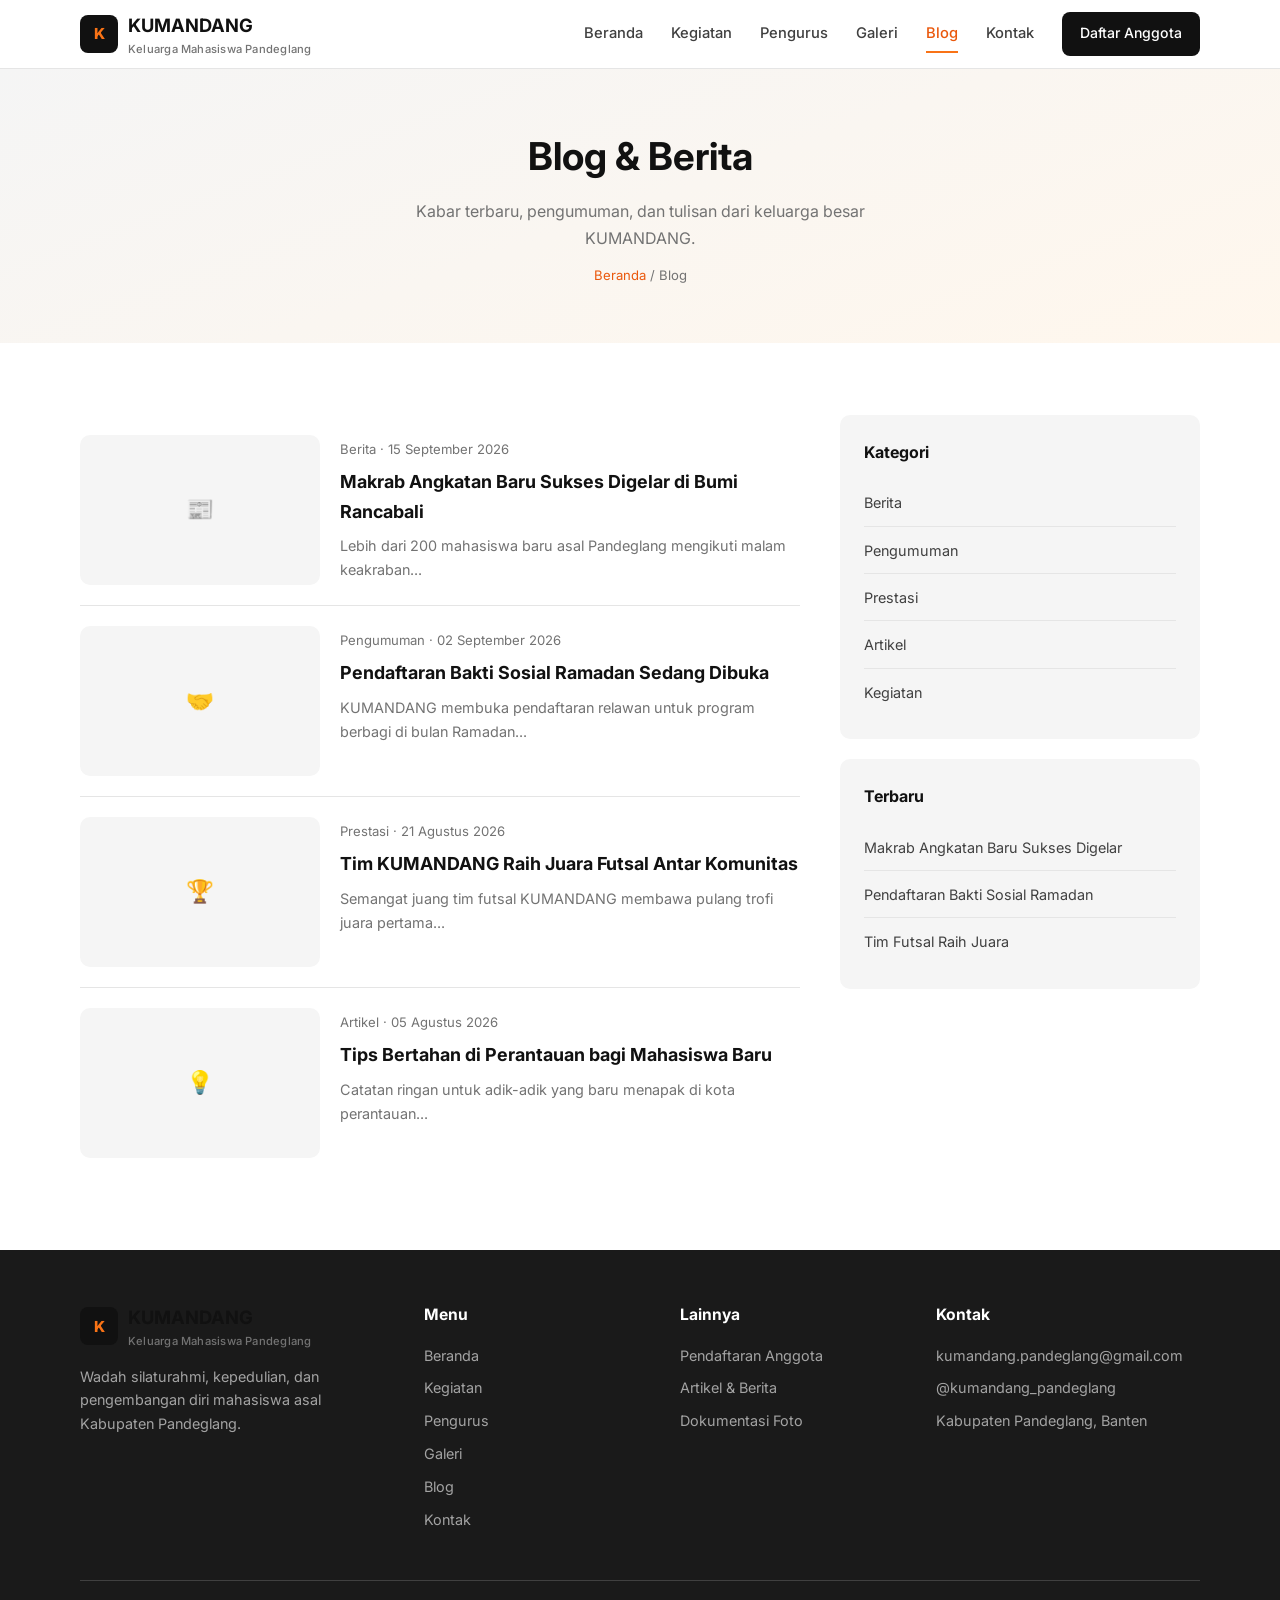
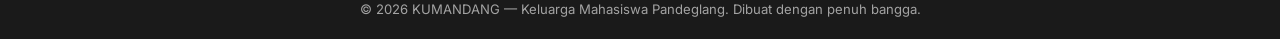
==== blog.html @ 6951c6e5 "Initial commit: website KUMANDANG" ====
<!DOCTYPE html>
<html lang="id">
  <head>
    <meta charset="UTF-8" />
    <meta name="viewport" content="width=device-width, initial-scale=1.0" />
    <title>Blog &amp; Berita — KUMANDANG</title>
    <meta
      name="description"
      content="Berita, pengumuman, dan artikel dari Keluarga Mahasiswa Pandeglang."
    />
    <link rel="preconnect" href="https://fonts.googleapis.com" />
    <link rel="preconnect" href="https://fonts.gstatic.com" crossorigin />
    <link
      href="https://fonts.googleapis.com/css2?family=Inter:wght@400;500;600;700;800&display=swap"
      rel="stylesheet"
    />
    <link rel="stylesheet" href="css/style.css" />
    <link
      rel="icon"
      href="data:image/svg+xml,<svg xmlns='http://www.w3.org/2000/svg' viewBox='0 0 100 100'><rect width='100' height='100' rx='20' fill='black'/><text x='50' y='68' font-size='52' font-weight='800' text-anchor='middle' fill='%23f97316' font-family='Inter,sans-serif'>K</text></svg>"
    />
  </head>
  <body>
    <nav class="navbar">
      <div class="container">
        <a href="index.html" class="brand">
          <span class="logo">K</span>
          <span>
            KUMANDANG
            <small>Keluarga Mahasiswa Pandeglang</small>
          </span>
        </a>
        <button class="nav-toggle" aria-label="Buka menu">
          <span></span><span></span><span></span>
        </button>
        <div class="nav-links">
          <a href="index.html">Beranda</a>
          <a href="kegiatan.html">Kegiatan</a>
          <a href="pengurus.html">Pengurus</a>
          <a href="galeri.html">Galeri</a>
          <a href="blog.html" class="active">Blog</a>
          <a href="kontak.html">Kontak</a>
          <a href="kontak.html#daftar" class="btn-register">Daftar Anggota</a>
        </div>
      </div>
    </nav>

    <header class="page-header">
      <div class="container">
        <h1>Blog &amp; Berita</h1>
        <p>Kabar terbaru, pengumuman, dan tulisan dari keluarga besar KUMANDANG.</p>
        <div class="breadcrumb"><a href="index.html">Beranda</a> / Blog</div>
      </div>
    </header>

    <main>
      <section class="section">
        <div class="container">
          <div class="blog-grid">
            <div>
              <article class="post">
                <div class="post-thumb">📰</div>
                <div>
                  <span class="meta">Berita · 15 September 2026</span>
                  <h3><a href="artikel/contoh.html">Makrab Angkatan Baru Sukses Digelar di Bumi Rancabali</a></h3>
                  <p>Lebih dari 200 mahasiswa baru asal Pandeglang mengikuti malam keakraban...</p>
                </div>
              </article>

              <article class="post">
                <div class="post-thumb">🤝</div>
                <div>
                  <span class="meta">Pengumuman · 02 September 2026</span>
                  <h3><a href="artikel/contoh.html">Pendaftaran Bakti Sosial Ramadan Sedang Dibuka</a></h3>
                  <p>KUMANDANG membuka pendaftaran relawan untuk program berbagi di bulan Ramadan...</p>
                </div>
              </article>

              <article class="post">
                <div class="post-thumb">🏆</div>
                <div>
                  <span class="meta">Prestasi · 21 Agustus 2026</span>
                  <h3><a href="artikel/contoh.html">Tim KUMANDANG Raih Juara Futsal Antar Komunitas</a></h3>
                  <p>Semangat juang tim futsal KUMANDANG membawa pulang trofi juara pertama...</p>
                </div>
              </article>

              <article class="post">
                <div class="post-thumb">💡</div>
                <div>
                  <span class="meta">Artikel · 05 Agustus 2026</span>
                  <h3><a href="artikel/contoh.html">Tips Bertahan di Perantauan bagi Mahasiswa Baru</a></h3>
                  <p>Catatan ringan untuk adik-adik yang baru menapak di kota perantauan...</p>
                </div>
              </article>
            </div>

            <aside>
              <div class="sidebar-card">
                <h4>Kategori</h4>
                <ul class="sidebar-list">
                  <li><a href="#">Berita</a></li>
                  <li><a href="#">Pengumuman</a></li>
                  <li><a href="#">Prestasi</a></li>
                  <li><a href="#">Artikel</a></li>
                  <li><a href="#">Kegiatan</a></li>
                </ul>
              </div>
              <div class="sidebar-card">
                <h4>Terbaru</h4>
                <ul class="sidebar-list">
                  <li><a href="artikel/contoh.html">Makrab Angkatan Baru Sukses Digelar</a></li>
                  <li><a href="artikel/contoh.html">Pendaftaran Bakti Sosial Ramadan</a></li>
                  <li><a href="artikel/contoh.html">Tim Futsal Raih Juara</a></li>
                </ul>
              </div>
            </aside>
          </div>
        </div>
      </section>
    </main>

    <footer>
      <div class="container">
        <div class="cols">
          <div class="brand-about">
            <a href="index.html" class="brand">
              <span class="logo">K</span>
              <span>
                KUMANDANG
                <small>Keluarga Mahasiswa Pandeglang</small>
              </span>
            </a>
            <p>Wadah silaturahmi, kepedulian, dan pengembangan diri mahasiswa asal Kabupaten Pandeglang.</p>
          </div>
          <div>
            <h4>Menu</h4>
            <ul>
              <li><a href="index.html">Beranda</a></li>
              <li><a href="kegiatan.html">Kegiatan</a></li>
              <li><a href="pengurus.html">Pengurus</a></li>
              <li><a href="galeri.html">Galeri</a></li>
              <li><a href="blog.html">Blog</a></li>
              <li><a href="kontak.html">Kontak</a></li>
            </ul>
          </div>
          <div>
            <h4>Lainnya</h4>
            <ul>
              <li><a href="kontak.html#daftar">Pendaftaran Anggota</a></li>
              <li><a href="blog.html">Artikel &amp; Berita</a></li>
              <li><a href="galeri.html">Dokumentasi Foto</a></li>
            </ul>
          </div>
          <div>
            <h4>Kontak</h4>
            <ul>
              <li>kumandang.pandeglang@gmail.com</li>
              <li>@kumandang_pandeglang</li>
              <li>Kabupaten Pandeglang, Banten</li>
            </ul>
          </div>
        </div>
        <div class="footer-bottom">
          © <span class="year"></span> KUMANDANG — Keluarga Mahasiswa Pandeglang. Dibuat dengan penuh bangga.
        </div>
      </div>
    </footer>

    <script src="js/main.js"></script>
  </body>
</html>
---- css/style.css ----
:root {
  --orange-600: #ea580c;
  --orange-500: #f97316;
  --orange-100: #ffedd5;
  --orange-50: #fff7ed;
  --black: #111111;
  --gray-900: #1a1a1a;
  --gray-800: #262626;
  --gray-700: #404040;
  --gray-500: #737373;
  --gray-300: #d4d4d4;
  --gray-200: #e5e5e5;
  --gray-100: #f5f5f5;
  --white: #ffffff;
  --radius: 10px;
  --shadow-sm: 0 1px 3px rgba(0, 0, 0, 0.08);
  --shadow-md: 0 4px 14px rgba(0, 0, 0, 0.1);
  --shadow-lg: 0 10px 30px rgba(0, 0, 0, 0.14);
  --font-main: "Inter", "Segoe UI", system-ui, -apple-system, sans-serif;
}

* {
  margin: 0;
  padding: 0;
  box-sizing: border-box;
}

html {
  scroll-behavior: smooth;
}

body {
  font-family: var(--font-main);
  color: var(--gray-900);
  background: var(--white);
  line-height: 1.65;
  -webkit-font-smoothing: antialiased;
}

img {
  max-width: 100%;
  display: block;
}

a {
  text-decoration: none;
  color: inherit;
}

.container {
  width: min(1120px, 92%);
  margin-inline: auto;
}

/* ---------- Navbar ---------- */
.navbar {
  position: sticky;
  top: 0;
  z-index: 50;
  background: var(--white);
  border-bottom: 1px solid var(--gray-200);
}

.navbar .container {
  display: flex;
  align-items: center;
  justify-content: space-between;
  height: 68px;
}

.brand {
  display: flex;
  align-items: center;
  gap: 10px;
  font-weight: 700;
  font-size: 1.15rem;
  color: var(--black);
}

.brand .logo {
  width: 38px;
  height: 38px;
  border-radius: 8px;
  background: var(--black);
  color: var(--orange-500);
  display: grid;
  place-items: center;
  font-weight: 800;
  font-size: 0.95rem;
}

.brand small {
  display: block;
  font-size: 0.7rem;
  font-weight: 500;
  color: var(--gray-500);
  letter-spacing: 0.02em;
}

.nav-links {
  display: flex;
  gap: 28px;
  align-items: center;
}

.nav-links a {
  font-size: 0.92rem;
  font-weight: 500;
  color: var(--gray-700);
  padding: 6px 0;
  border-bottom: 2px solid transparent;
  transition: color 0.2s, border-color 0.2s;
}

.nav-links a:hover {
  color: var(--orange-600);
}

.nav-links a.active {
  color: var(--orange-600);
  border-bottom-color: var(--orange-500);
}

.btn-register {
  background: var(--black);
  color: var(--white) !important;
  border: none;
  padding: 9px 18px !important;
  border-radius: 8px;
  font-weight: 600;
  font-size: 0.88rem !important;
  transition: background 0.2s;
}

.btn-register:hover {
  background: var(--gray-700);
}

.nav-toggle {
  display: none;
  background: none;
  border: none;
  cursor: pointer;
  padding: 6px;
}

.nav-toggle span {
  display: block;
  width: 24px;
  height: 2px;
  background: var(--black);
  margin: 5px 0;
  border-radius: 2px;
  transition: 0.2s;
}

/* ---------- Hero ---------- */
.hero {
  background: linear-gradient(160deg, var(--gray-100) 0%, var(--orange-50) 100%);
  padding: 84px 0 72px;
  position: relative;
  overflow: hidden;
}

.hero .container {
  display: grid;
  grid-template-columns: 1.1fr 0.9fr;
  gap: 48px;
  align-items: center;
}

.hero-badge {
  display: inline-flex;
  align-items: center;
  gap: 8px;
  background: var(--white);
  border: 1px solid var(--gray-300);
  color: var(--gray-700);
  font-size: 0.82rem;
  font-weight: 600;
  padding: 6px 14px;
  border-radius: 999px;
  margin-bottom: 20px;
}

.hero-badge .dot {
  width: 8px;
  height: 8px;
  border-radius: 50%;
  background: var(--orange-500);
}

.hero h1 {
  font-size: clamp(2rem, 4.5vw, 3.1rem);
  line-height: 1.15;
  color: var(--black);
  margin-bottom: 18px;
}

.hero h1 em {
  font-style: normal;
  color: var(--orange-600);
}

.hero p {
  color: var(--gray-500);
  font-size: 1.05rem;
  max-width: 520px;
  margin-bottom: 30px;
}

.hero-actions {
  display: flex;
  gap: 14px;
  flex-wrap: wrap;
}

.btn {
  display: inline-block;
  padding: 12px 26px;
  border-radius: 8px;
  font-weight: 600;
  font-size: 0.95rem;
  cursor: pointer;
  border: 1px solid transparent;
  transition: all 0.2s;
}

.btn-primary {
  background: var(--orange-500);
  color: var(--white);
}

.btn-primary:hover {
  background: var(--orange-600);
}

.btn-outline {
  background: transparent;
  border-color: var(--gray-300);
  color: var(--gray-800);
}

.btn-outline:hover {
  border-color: var(--black);
  background: var(--gray-100);
}

.btn-dark {
  background: var(--black);
  color: var(--white);
}

.btn-dark:hover {
  background: var(--gray-800);
}

.hero-visual {
  text-align: center;
}

.hero-card {
  background: var(--white);
  border-radius: var(--radius);
  box-shadow: var(--shadow-lg);
  padding: 32px;
  display: inline-block;
  min-width: 260px;
  text-align: left;
  position: relative;
}

.hero-card .big {
  font-size: 3.2rem;
  font-weight: 800;
  color: var(--orange-600);
  line-height: 1;
}

.hero-card p {
  color: var(--gray-500);
  font-size: 0.92rem;
  margin: 8px 0 0;
}

.hero-stats {
  display: grid;
  grid-template-columns: repeat(3, 1fr);
  gap: 24px;
  padding: 36px 0 0;
  border-top: 1px solid var(--gray-200);
  margin-top: 48px;
  text-align: center;
}

.hero-stats .num {
  font-size: 1.8rem;
  font-weight: 800;
  color: var(--black);
}

.hero-stats .label {
  font-size: 0.85rem;
  color: var(--gray-500);
}

/* ---------- Section ---------- */
.section {
  padding: 72px 0;
}

.section-alt {
  background: var(--gray-100);
}

.section-head {
  max-width: 640px;
  margin-bottom: 44px;
}

.section-head.center {
  margin-inline: auto;
  text-align: center;
}

.section-tag {
  display: inline-block;
  font-size: 0.78rem;
  font-weight: 700;
  letter-spacing: 0.08em;
  text-transform: uppercase;
  color: var(--orange-600);
  margin-bottom: 10px;
}

.section-head h2 {
  font-size: clamp(1.6rem, 3vw, 2.2rem);
  color: var(--black);
  line-height: 1.2;
  margin-bottom: 12px;
}

.section-head p {
  color: var(--gray-500);
}

/* ---------- Cards / grids ---------- */
.grid-2 {
  display: grid;
  grid-template-columns: repeat(2, 1fr);
  gap: 28px;
}

.grid-3 {
  display: grid;
  grid-template-columns: repeat(3, 1fr);
  gap: 28px;
}

.grid-4 {
  display: grid;
  grid-template-columns: repeat(4, 1fr);
  gap: 28px;
}

.card {
  background: var(--white);
  border: 1px solid var(--gray-200);
  border-radius: var(--radius);
  overflow: hidden;
  transition: transform 0.2s, box-shadow 0.2s, border-color 0.2s;
}

.card:hover {
  transform: translateY(-4px);
  box-shadow: var(--shadow-md);
  border-color: var(--gray-300);
}

.card-body {
  padding: 24px;
}

.card-body h3 {
  font-size: 1.12rem;
  color: var(--black);
  margin-bottom: 8px;
}

.card-body p {
  font-size: 0.92rem;
  color: var(--gray-500);
  margin-bottom: 14px;
}

.card-icon {
  width: 52px;
  height: 52px;
  border-radius: 10px;
  background: var(--orange-100);
  color: var(--orange-600);
  display: grid;
  place-items: center;
  font-size: 1.4rem;
  margin-bottom: 16px;
}

.card-link {
  font-weight: 600;
  font-size: 0.9rem;
  color: var(--orange-600);
  display: inline-flex;
  align-items: center;
  gap: 4px;
}

.card-link:hover {
  color: var(--orange-500);
}

/* ---------- Tentang ---------- */
.about-grid {
  display: grid;
  grid-template-columns: 0.9fr 1.1fr;
  gap: 48px;
  align-items: center;
}

.about-img {
  background: var(--black);
  color: var(--orange-500);
  border-radius: var(--radius);
  aspect-ratio: 4 / 3;
  display: grid;
  place-items: center;
  font-size: 2.6rem;
  font-weight: 800;
  box-shadow: var(--shadow-md);
}

.about-content h2 {
  font-size: clamp(1.6rem, 3vw, 2.1rem);
  color: var(--black);
  margin-bottom: 16px;
}

.about-content p {
  color: var(--gray-500);
  margin-bottom: 14px;
}

.feature-list {
  list-style: none;
  margin: 20px 0 0;
}

.feature-list li {
  display: flex;
  gap: 10px;
  align-items: flex-start;
  margin-bottom: 12px;
  color: var(--gray-700);
  font-size: 0.95rem;
}

.feature-list .check {
  color: var(--orange-600);
  font-weight: 700;
  flex-shrink: 0;
}

/* ---------- Visi Misi ---------- */
.vm-grid {
  display: grid;
  grid-template-columns: 1fr 1.2fr;
  gap: 28px;
}

.vm-card {
  background: var(--white);
  border: 1px solid var(--gray-200);
  border-radius: var(--radius);
  padding: 32px;
}

.vm-card h3 {
  color: var(--black);
  margin-bottom: 14px;
  display: flex;
  align-items: center;
  gap: 10px;
}

.vm-card h3 .tag {
  background: var(--orange-500);
  color: var(--white);
  font-size: 0.7rem;
  letter-spacing: 0.06em;
  padding: 3px 9px;
  border-radius: 5px;
}

.vm-card p {
  color: var(--gray-500);
}

.vm-card ul {
  list-style: none;
}

.vm-card li {
  color: var(--gray-500);
  margin-bottom: 10px;
  padding-left: 22px;
  position: relative;
}

.vm-card li::before {
  content: "";
  position: absolute;
  left: 4px;
  top: 10px;
  width: 8px;
  height: 8px;
  border-radius: 2px;
  background: var(--orange-500);
}

/* ---------- Kegiatan ---------- */
.kegiatan-img {
  background: var(--gray-100);
  aspect-ratio: 16 / 9;
  display: grid;
  place-items: center;
  color: var(--gray-500);
  font-size: 2rem;
}

.kegiatan-tag {
  display: inline-block;
  font-size: 0.74rem;
  font-weight: 700;
  color: var(--orange-600);
  background: var(--orange-100);
  padding: 4px 10px;
  border-radius: 6px;
  margin-bottom: 12px;
  text-transform: uppercase;
  letter-spacing: 0.04em;
}

.meta {
  font-size: 0.82rem;
  color: var(--gray-500);
}

/* ---------- Pengurus ---------- */
.persona {
  text-align: center;
  padding: 28px 20px;
}

.avatar {
  width: 88px;
  height: 88px;
  border-radius: 50%;
  background: var(--black);
  color: var(--orange-500);
  display: inline-grid;
  place-items: center;
  font-size: 1.6rem;
  font-weight: 800;
  margin-bottom: 14px;
}

.persona h3 {
  font-size: 1.02rem;
  color: var(--black);
  margin-bottom: 2px;
}

.persona .role {
  color: var(--orange-600);
  font-weight: 600;
  font-size: 0.86rem;
}

.persona .desc {
  color: var(--gray-500);
  font-size: 0.85rem;
  margin-top: 8px;
}

/* ---------- Alur / langkah ---------- */
.steps {
  display: grid;
  grid-template-columns: repeat(4, 1fr);
  gap: 24px;
  counter-reset: step;
}

.step {
  text-align: center;
  padding: 28px 18px;
  background: var(--white);
  border: 1px solid var(--gray-200);
  border-radius: var(--radius);
}

.step .num {
  width: 42px;
  height: 42px;
  border-radius: 50%;
  background: var(--black);
  color: var(--orange-500);
  display: grid;
  place-items: center;
  font-weight: 800;
  margin: 0 auto 16px;
}

.step h3 {
  font-size: 1rem;
  color: var(--black);
  margin-bottom: 8px;
}

.step p {
  font-size: 0.88rem;
  color: var(--gray-500);
}

/* ---------- Galeri ---------- */
.gallery-grid {
  display: grid;
  grid-template-columns: repeat(3, 1fr);
  gap: 18px;
}

.gallery-item {
  position: relative;
  border-radius: var(--radius);
  overflow: hidden;
  cursor: pointer;
  background: var(--gray-100);
  aspect-ratio: 4 / 3;
  display: grid;
  place-items: center;
  color: var(--gray-500);
  font-size: 1.6rem;
  transition: transform 0.2s;
}

.gallery-item:hover {
  transform: scale(1.02);
}

.gallery-caption {
  position: absolute;
  inset: auto 0 0 0;
  background: linear-gradient(transparent, rgba(0, 0, 0, 0.75));
  color: var(--white);
  font-size: 0.85rem;
  padding: 30px 14px 12px;
}

/* Lightbox */
.lightbox {
  position: fixed;
  inset: 0;
  background: rgba(0, 0, 0, 0.85);
  display: none;
  place-items: center;
  z-index: 100;
}

.lightbox.open {
  display: grid;
}

.lightbox .lb-box {
  background: var(--white);
  border-radius: var(--radius);
  max-width: min(880px, 90vw);
  width: 100%;
  padding: 20px;
}

.lb-placeholder {
  aspect-ratio: 16 / 9;
  background: var(--black);
  color: var(--orange-500);
  display: grid;
  place-items: center;
  font-size: 2.4rem;
  font-weight: 800;
  border-radius: 6px;
}

.lightbox .lb-caption {
  margin-top: 14px;
  color: var(--gray-700);
  font-size: 0.92rem;
  display: flex;
  justify-content: space-between;
  align-items: center;
  gap: 12px;
}

.lightbox .lb-close {
  background: var(--black);
  color: var(--white);
  border: none;
  border-radius: 8px;
  padding: 8px 16px;
  font-weight: 600;
  cursor: pointer;
  font-size: 0.85rem;
}

/* ---------- Blog ---------- */
.blog-grid {
  display: grid;
  grid-template-columns: 2fr 1fr;
  gap: 40px;
  align-items: start;
}

.post {
  display: grid;
  grid-template-columns: 240px 1fr;
  gap: 20px;
  padding: 20px 0;
  border-bottom: 1px solid var(--gray-200);
}

.post:last-of-type {
  border-bottom: none;
}

.post-thumb {
  background: var(--gray-100);
  border-radius: var(--radius);
  aspect-ratio: 16 / 10;
  display: grid;
  place-items: center;
  color: var(--gray-500);
  font-size: 1.4rem;
}

.post h3 {
  font-size: 1.12rem;
  color: var(--black);
  margin: 6px 0 8px;
}

.post h3 a:hover {
  color: var(--orange-600);
}

.post p {
  font-size: 0.9rem;
  color: var(--gray-500);
}

.sidebar-card {
  background: var(--gray-100);
  border-radius: var(--radius);
  padding: 24px;
  margin-bottom: 20px;
}

.sidebar-card h4 {
  color: var(--black);
  margin-bottom: 14px;
  font-size: 1rem;
}

.sidebar-list {
  list-style: none;
}

.sidebar-list li {
  border-bottom: 1px solid var(--gray-200);
  padding: 10px 0;
}

.sidebar-list li:last-child {
  border-bottom: none;
}

.sidebar-list a {
  font-size: 0.9rem;
  color: var(--gray-700);
}

.sidebar-list a:hover {
  color: var(--orange-600);
}

/* ---------- Artikel ---------- */
.article {
  max-width: 760px;
  margin-inline: auto;
}

.article img.cover {
  border-radius: var(--radius);
  width: 100%;
  aspect-ratio: 16 / 8;
  object-fit: cover;
  background: var(--gray-100);
  margin-bottom: 28px;
}

.article h1 {
  font-size: clamp(1.7rem, 3.5vw, 2.4rem);
  color: var(--black);
  line-height: 1.2;
  margin-bottom: 12px;
}

.article .meta {
  padding-bottom: 24px;
  border-bottom: 1px solid var(--gray-200);
  margin-bottom: 28px;
}

.article-body {
  color: var(--gray-700);
  font-size: 1.02rem;
}

.article-body h2 {
  color: var(--black);
  font-size: 1.35rem;
  margin: 32px 0 12px;
}

.article-body p {
  margin-bottom: 16px;
}

.article-body ul {
  padding-left: 22px;
  margin-bottom: 16px;
}

.article-body li {
  margin-bottom: 6px;
}

/* ---------- Kontak / Forms ---------- */
.contact-grid {
  display: grid;
  grid-template-columns: 1fr 1fr;
  gap: 36px;
  align-items: start;
}

.info-list {
  list-style: none;
  margin: 22px 0 0;
}

.info-list li {
  display: flex;
  gap: 14px;
  align-items: flex-start;
  margin-bottom: 18px;
}

.info-list .ic {
  width: 42px;
  height: 42px;
  flex-shrink: 0;
  border-radius: 10px;
  background: var(--orange-100);
  color: var(--orange-600);
  display: grid;
  place-items: center;
  font-size: 1.1rem;
}

.info-list strong {
  display: block;
  color: var(--black);
  font-size: 0.92rem;
}

.info-list span {
  color: var(--gray-500);
  font-size: 0.9rem;
}

.socials {
  display: flex;
  gap: 10px;
  margin-top: 22px;
  flex-wrap: wrap;
}

.socials a {
  background: var(--black);
  color: var(--white);
  padding: 8px 14px;
  border-radius: 8px;
  font-size: 0.84rem;
  font-weight: 600;
}

.socials a:hover {
  background: var(--gray-700);
}

.form-card {
  background: var(--white);
  border: 1px solid var(--gray-200);
  border-radius: var(--radius);
  box-shadow: var(--shadow-sm);
  padding: 28px;
}

.form-card h3 {
  color: var(--black);
  margin-bottom: 20px;
  font-size: 1.15rem;
}

.form-group {
  margin-bottom: 16px;
}

.form-group label {
  display: block;
  font-size: 0.86rem;
  font-weight: 600;
  color: var(--gray-700);
  margin-bottom: 6px;
}

.form-group input,
.form-group select,
.form-group textarea {
  width: 100%;
  padding: 11px 14px;
  border: 1px solid var(--gray-300);
  border-radius: 8px;
  font-family: inherit;
  font-size: 0.95rem;
  color: var(--gray-900);
  background: var(--white);
  transition: border-color 0.2s, box-shadow 0.2s;
}

.form-group input:focus,
.form-group select:focus,
.form-group textarea:focus {
  outline: none;
  border-color: var(--orange-500);
  box-shadow: 0 0 0 3px var(--orange-100);
}

.form-group textarea {
  resize: vertical;
  min-height: 110px;
}

.form-group .hint {
  font-size: 0.8rem;
  color: var(--gray-500);
  margin-top: 4px;
}

.form-note {
  font-size: 0.82rem;
  color: var(--gray-500);
  margin-top: 12px;
}

/* ---------- CTA ---------- */
.cta {
  background: var(--black);
  color: var(--white);
  padding: 56px 0;
}

.cta .container {
  display: flex;
  align-items: center;
  justify-content: space-between;
  gap: 24px;
  flex-wrap: wrap;
}

.cta h2 {
  font-size: clamp(1.4rem, 2.6vw, 1.9rem);
  color: var(--white);
  margin-bottom: 8px;
}

.cta p {
  color: #a3a3a3;
  font-size: 0.95rem;
}

/* ---------- Footer ---------- */
footer {
  background: var(--gray-900);
  color: #a3a3a3;
  padding: 52px 0 0;
  font-size: 0.9rem;
}

footer .cols {
  display: grid;
  grid-template-columns: 1.4fr 1fr 1fr 1.2fr;
  gap: 36px;
  padding-bottom: 40px;
}

footer h4 {
  color: var(--white);
  font-size: 0.98rem;
  margin-bottom: 16px;
}

footer .brand-about p {
  margin-top: 14px;
  max-width: 300px;
}

footer ul {
  list-style: none;
}

footer ul li {
  margin-bottom: 9px;
}

footer ul a:hover {
  color: var(--orange-500);
}

footer .footer-bottom {
  border-top: 1px solid var(--gray-700);
  padding: 18px 0;
  text-align: center;
  font-size: 0.82rem;
}

/* ---------- Page header ---------- */
.page-header {
  background: linear-gradient(160deg, var(--gray-100), var(--orange-50));
  padding: 56px 0;
  text-align: center;
}

.page-header h1 {
  color: var(--black);
  font-size: clamp(1.8rem, 4vw, 2.4rem);
  margin-bottom: 10px;
}

.page-header p {
  color: var(--gray-500);
  max-width: 560px;
  margin-inline: auto;
}

.breadcrumb {
  font-size: 0.82rem;
  color: var(--gray-500);
  margin-top: 14px;
}

.breadcrumb a {
  color: var(--orange-600);
}

/* ---------- Responsive ---------- */
@media (max-width: 900px) {
  .grid-3,
  .grid-4 {
    grid-template-columns: repeat(2, 1fr);
  }

  .hero .container,
  .about-grid,
  .vm-grid,
  .blog-grid,
  .contact-grid,
  .grid-2 {
    grid-template-columns: 1fr;
  }

  footer .cols {
    grid-template-columns: 1fr 1fr;
  }
}

@media (max-width: 640px) {
  .nav-toggle {
    display: block;
  }

  .nav-links {
    position: fixed;
    top: 68px;
    left: 0;
    right: 0;
    background: var(--white);
    flex-direction: column;
    align-items: flex-start;
    gap: 4px;
    padding: 16px 4%;
    border-bottom: 1px solid var(--gray-200);
    box-shadow: var(--shadow-md);
    transform: translateY(-10px);
    opacity: 0;
    pointer-events: none;
    transition: 0.25s;
  }

  .nav-links.open {
    transform: translateY(0);
    opacity: 1;
    pointer-events: auto;
  }

  .nav-links a {
    width: 100%;
    padding: 10px 0;
  }

  .grid-3,
  .grid-4,
  .steps,
  .gallery-grid {
    grid-template-columns: 1fr;
  }

  .steps {
    grid-template-columns: 1fr;
  }

  .post {
    grid-template-columns: 1fr;
  }

  .cta .container {
    flex-direction: column;
    align-items: flex-start;
  }

  .hero-stats {
    gap: 14px;
  }

  footer .cols {
    grid-template-columns: 1fr;
  }
}
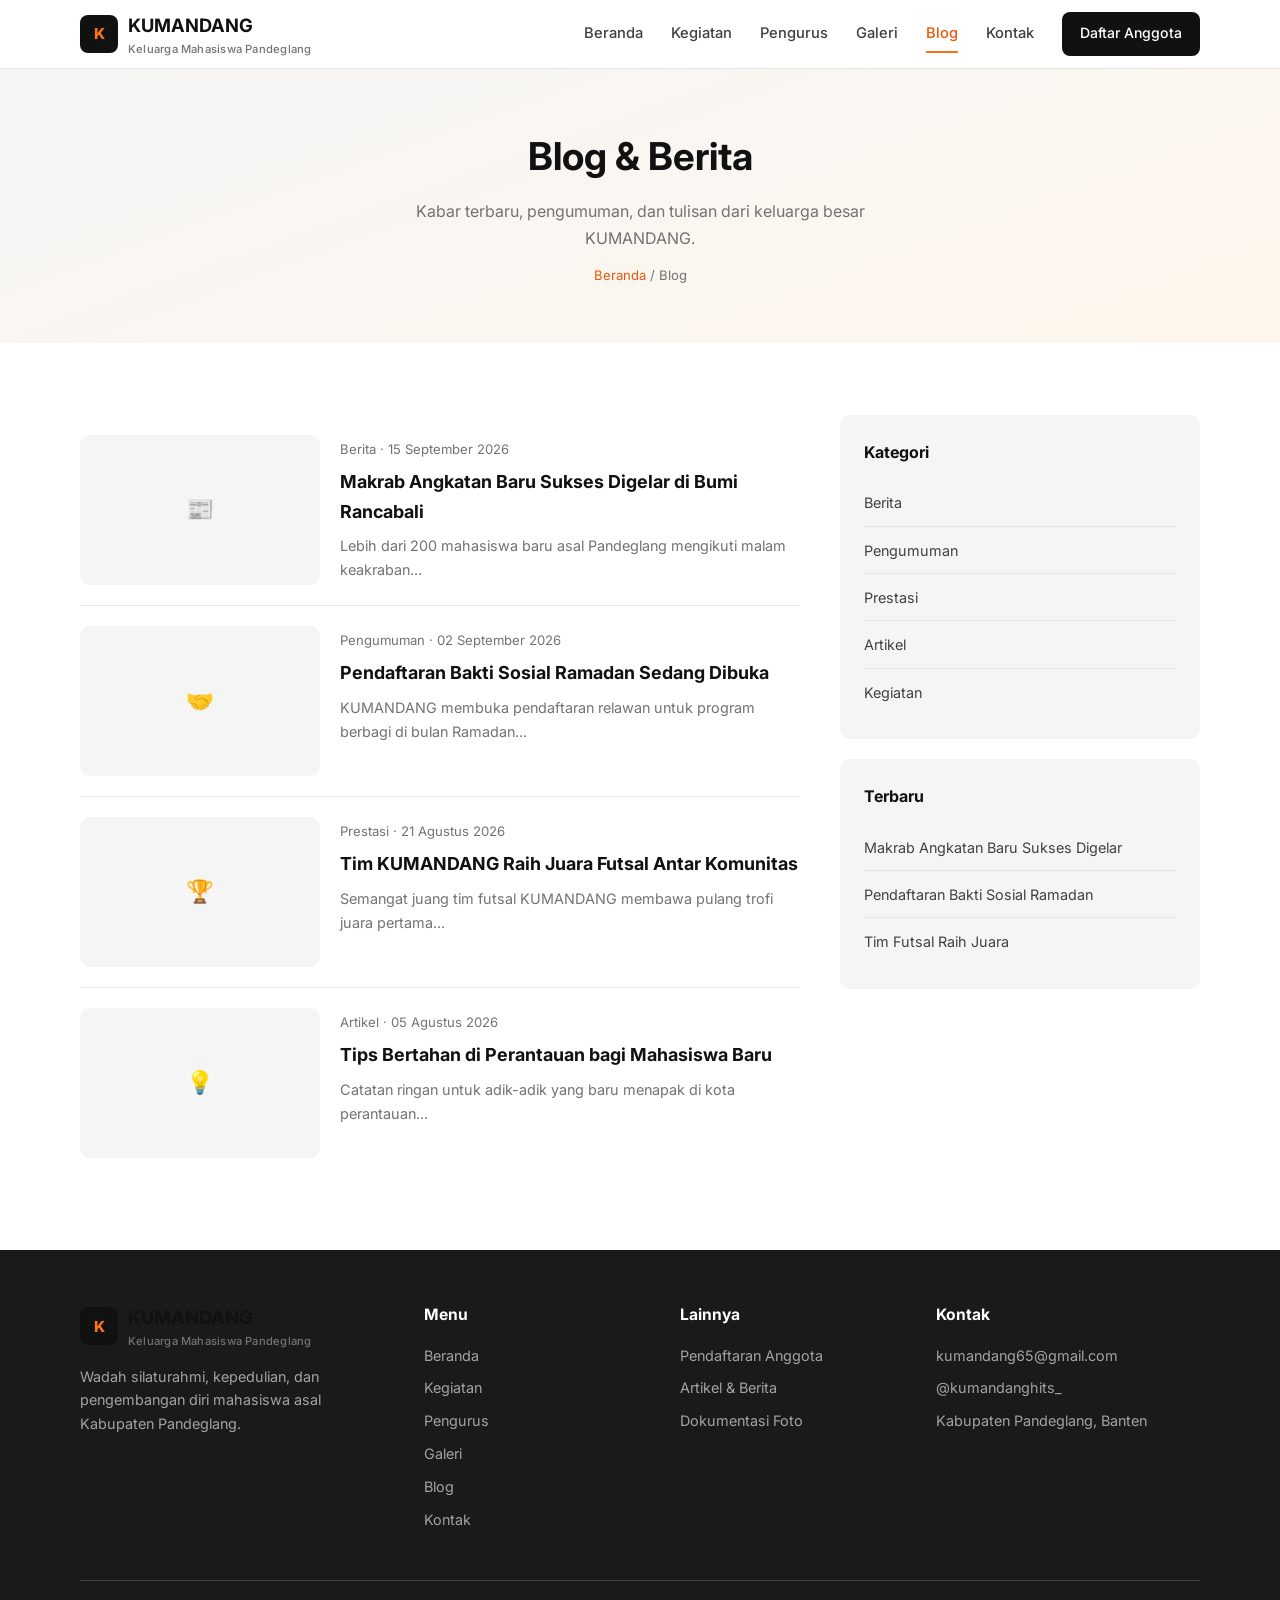
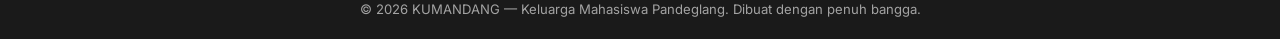
==== commit 1e2472ab: "Ganti kontak dengan data resmi KUMANDANG" ====
--- a/blog.html
+++ b/blog.html
@@ -155,8 +155,8 @@
           <div>
             <h4>Kontak</h4>
             <ul>
-              <li>kumandang.pandeglang@gmail.com</li>
-              <li>@kumandang_pandeglang</li>
+              <li>kumandang65@gmail.com</li>
+              <li>@kumandanghits_</li>
               <li>Kabupaten Pandeglang, Banten</li>
             </ul>
           </div>
